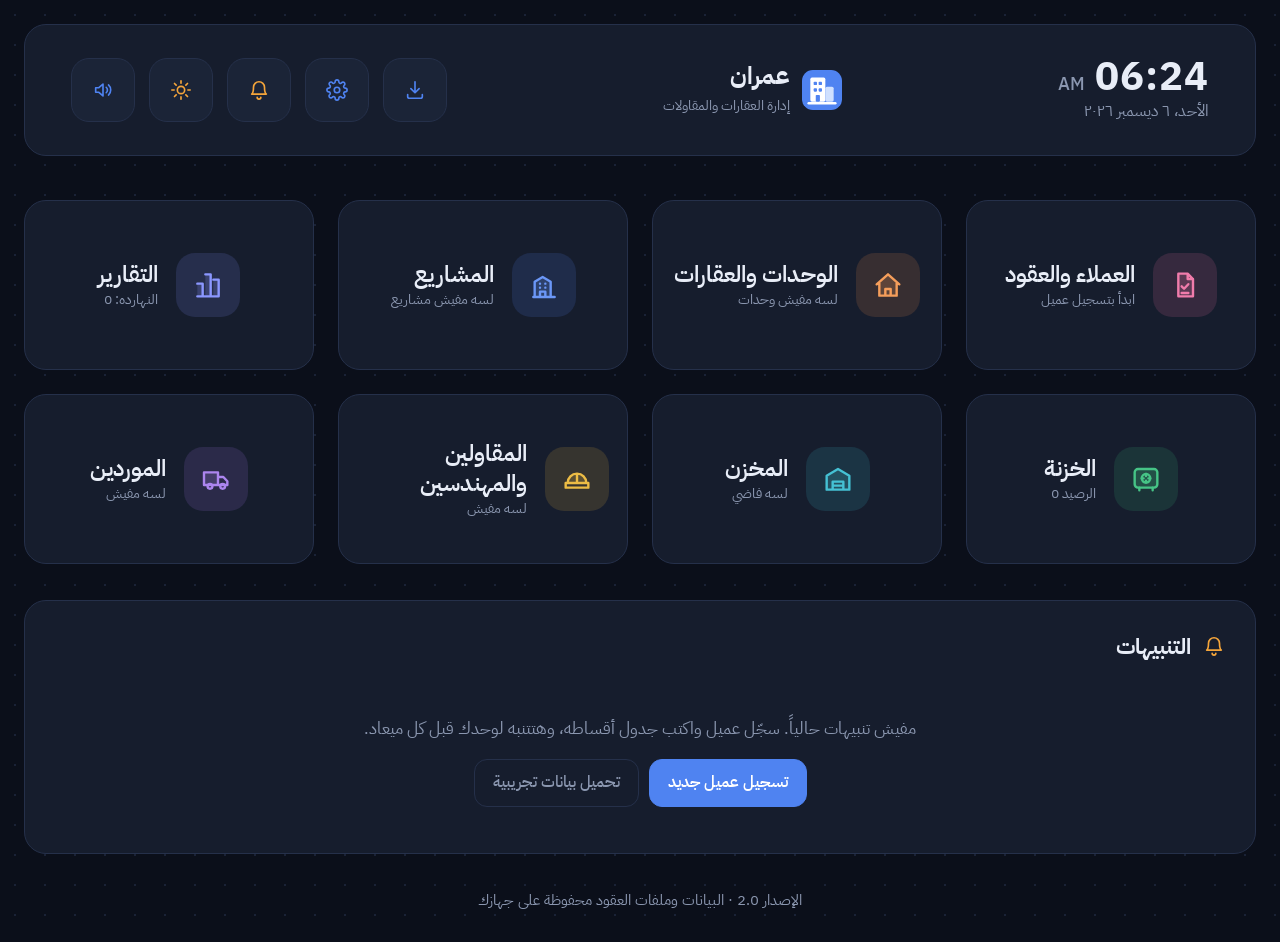
==== index.html @ 87d0403f "عمران - إدارة العقارات والمقاولات (الإصدار 3) Co-Authored-By: Claude Sonnet 5.5 <noreply@anthropic.c" ====
<!doctype html>
<html lang="ar" dir="rtl" data-theme="dark">
<head>
  <meta charset="utf-8">
  <meta name="viewport" content="width=device-width, initial-scale=1">
  <title>عمران - إدارة العقارات والمقاولات</title>
  <meta name="description" content="برنامج لإدارة الاستثمار العقاري والمقاولات: المشاريع، الوحدات، الموردين، العمال، المخزن، الفواتير، الشيكات والتحصيل.">
  <meta name="theme-color" content="#0b0f1a">
  <link rel="icon" href="data:image/svg+xml,%3Csvg xmlns='http://www.w3.org/2000/svg' viewBox='0 0 48 48'%3E%3Crect width='48' height='48' rx='13' fill='%234f83f1'/%3E%3Crect x='14' y='20' width='20' height='18' rx='2' fill='%23fff'/%3E%3Cpath d='M11 17h26' stroke='%23fff' stroke-width='3' stroke-linecap='round'/%3E%3C/svg%3E">
  <link rel="preconnect" href="https://fonts.googleapis.com">
  <link rel="preconnect" href="https://fonts.gstatic.com" crossorigin>
  <link href="https://fonts.googleapis.com/css2?family=IBM+Plex+Sans+Arabic:wght@400;500;600;700&display=swap" rel="stylesheet">
  <link rel="stylesheet" href="css/style.css">
</head>
<body>
  <div id="app" aria-live="polite"></div>
  <noscript><p style="padding:24px">البرنامج يحتاج تفعيل JavaScript ليعمل.</p></noscript>
  <script src="js/icons.js"></script>
  <script src="js/core.js"></script>
  <script src="js/modules.js"></script>
  <script src="js/views.js"></script>
  <script src="js/app.js"></script>
</body>
</html>
---- css/style.css ----
/* عمران - نفس أسلوب اللوحة الداكنة: بطاقات كبيرة، حواف ناعمة، نقاط ألوان للتنبيهات */
:root {
  --bg: #0b0f1a; --card: #161d2d; --card2: #1b2437; --line: #25304a; --tx: #e8edf7; --mut: #8b97b0;
  --blue: #4f83f1; --orange: #f5a53a; --red: #e5534b; --green: #3fb68b; --purple: #a074e8; --gray: #6b7690;
  --banner: #1c2b4d; --banner-line: #3a5596; --dot: #19213400; --dotc: #1a2236;
  --r: 22px; --fs: 17px;
}
:root[data-theme="light"] {
  --bg: #eef2f8; --card: #ffffff; --card2: #f5f7fc; --line: #d8dfee; --tx: #14213d; --mut: #5f6c8a;
  --banner: #e4ecff; --banner-line: #8aa5e6; --dotc: #d3dbeb;
}
* { box-sizing: border-box; }
html { -webkit-text-size-adjust: 100%; }
body {
  margin: 0; min-height: 100vh; background-color: var(--bg); color: var(--tx); font-size: var(--fs); line-height: 1.6;
  font-family: 'IBM Plex Sans Arabic', 'Segoe UI', Tahoma, 'Noto Sans Arabic', Arial, sans-serif;
  background-image: radial-gradient(var(--dotc) 1.2px, transparent 1.3px); background-size: 30px 30px;
}
a { color: inherit; text-decoration: none; }
button, input, select, textarea { font: inherit; color: inherit; }
button { cursor: pointer; }
:focus-visible { outline: 2px solid var(--blue); outline-offset: 2px; }
.wrap { max-width: 1320px; margin: 0 auto; padding: 24px; }
.wrap.inner { padding-top: 8px; }
.panel { background: var(--card); border: 1px solid var(--line); border-radius: var(--r); }
.pad { padding: 20px; margin-bottom: 18px; }
.pad h3, .psec h3 { margin: 0 0 14px; font-size: 18px; }
.mut { color: var(--mut); }
.num { text-align: left; font-variant-numeric: tabular-nums; direction: ltr; }
.g { color: var(--green); } .o { color: var(--orange); } .r { color: var(--red); }

/* ---------- الرأس ---------- */
.hdr { display: flex; align-items: center; gap: 20px; padding: 30px 46px; }
.clock { text-align: right; }
.ct { direction: ltr; display: flex; align-items: baseline; justify-content: flex-end; gap: 10px; }
.ap { color: var(--mut); font-size: 18px; font-weight: 500; }
#tm { font-size: 40px; font-weight: 700; letter-spacing: 1px; line-height: 1.1; }
.cd { color: var(--mut); font-size: 16px; }
.brand { display: flex; align-items: center; gap: 12px; margin-inline: auto; }
.brand strong { display: block; font-size: 24px; line-height: 1.2; }
.brand small { color: var(--mut); font-size: 14px; }
.hbtns { display: flex; gap: 14px; }
.ib { position: relative; width: 64px; height: 64px; border-radius: 18px; border: 1px solid var(--line); background: var(--card2); display: grid; place-items: center; color: var(--blue); }
.ib:hover { border-color: var(--blue); }
.ib.warn { color: var(--orange); } .ib.sun { color: var(--orange); }
.ib .rd { position: absolute; top: 15px; inset-inline-end: 17px; width: 9px; height: 9px; border-radius: 50%; background: var(--red); }
.banner { margin: 22px 0 0; padding: 20px 28px; border-radius: 18px; background: var(--banner); border: 1px dashed var(--banner-line); display: flex; justify-content: space-between; gap: 12px; flex-wrap: wrap; color: #86a8ff; }
:root[data-theme="light"] .banner { color: #24468f; }
.lnkb { background: none; border: 0; color: inherit; font-weight: 600; text-decoration: underline; text-underline-offset: 4px; padding: 0; }

/* ---------- شبكة الوحدات ---------- */
.tiles { display: grid; grid-template-columns: repeat(4, 1fr); gap: 24px; margin: 44px 0 36px; }
.tile { display: flex; align-items: center; justify-content: center; gap: 18px; height: 170px; padding: 0 18px; background: var(--card); border: 1px solid var(--line); border-radius: var(--r); transition: border-color .15s, transform .15s, background .15s; }
.tile:hover { border-color: var(--blue); background: var(--card2); transform: translateY(-2px); }
.tl { display: flex; flex-direction: column; gap: 2px; text-align: right; line-height: 1.3; min-width: 0; }
.tl b { font-size: 23px; font-weight: 600; }
.tl small { font-size: 14px; color: var(--mut); }
.tl small.red { color: var(--red); }
/* أيقونة موحدة: مربع بلون الوحدة وخط واحد بنفس السمك */
.ti { --h: var(--blue); --ht: #4f83f126; flex: none; width: 64px; height: 64px; border-radius: 19px; display: grid; place-items: center; background: var(--ht); color: var(--h); }
.ti svg { width: 32px; height: 32px; fill: none; stroke: currentColor; stroke-width: 1.8; stroke-linecap: round; stroke-linejoin: round; }
.ti svg .f { fill: currentColor; fill-opacity: .2; stroke: none; }
.h-blue { --h: #6b97f7; --ht: #4f83f126; } .h-orange { --h: #f59e5b; --ht: #f08a4b26; } .h-green { --h: #46c486; --ht: #35b57a26; }
.h-pink { --h: #f07cab; --ht: #ec6fa026; } .h-amber { --h: #ecbc45; --ht: #e6b43c26; } .h-purple { --h: #ac85ee; --ht: #a074e826; }
.h-cyan { --h: #45c1d4; --ht: #38b6c926; } .h-indigo { --h: #8b97ff; --ht: #7d8cff26; }
:root[data-theme="light"] .h-blue { --h: #2f5ed0; } :root[data-theme="light"] .h-orange { --h: #c8641f; } :root[data-theme="light"] .h-green { --h: #1f8c58; }
:root[data-theme="light"] .h-pink { --h: #c63b78; } :root[data-theme="light"] .h-amber { --h: #a87d0c; } :root[data-theme="light"] .h-purple { --h: #7c4fd0; }
:root[data-theme="light"] .h-cyan { --h: #17808f; } :root[data-theme="light"] .h-indigo { --h: #4c58d6; }

/* ---------- التنبيهات ---------- */
.alerts { padding: 28px 30px 30px; }
.ahead { display: flex; align-items: center; gap: 12px; margin-bottom: 18px; }
.ahead h2 { margin: 0; font-size: 22px; }
.ahead .ab { color: var(--orange); display: flex; order: -1; }
.count { background: var(--red); color: #fff; min-width: 36px; height: 36px; border-radius: 50%; display: grid; place-items: center; font-weight: 700; font-size: 16px; }
.alist { display: grid; gap: 10px; }
.arow { display: flex; align-items: center; gap: 14px; padding: 18px 22px; background: var(--card2); border: 1px solid var(--line); border-radius: 16px; font-size: 18px; }
.arow:hover { border-color: var(--blue); }
.more { display: inline-block; margin-top: 14px; color: var(--blue); font-weight: 600; }
.dot { flex: none; width: 14px; height: 14px; border-radius: 50%; background: var(--gray); margin-top: 8px; }
.arow .dot { margin: 0; }
.dot.orange { background: var(--orange); } .dot.blue { background: var(--blue); } .dot.red { background: var(--red); } .dot.green { background: var(--green); }
.foot { text-align: center; color: var(--mut); font-size: 15px; padding: 34px 0 6px; }

/* ---------- الصفحات الداخلية ---------- */
.topbar { max-width: 1320px; margin: 0 auto; padding: 22px 24px 12px; display: flex; align-items: center; gap: 14px; }
.topbar h1 { margin: 0; font-size: 26px; flex: 1; }
.back { width: 48px; height: 48px; border-radius: 14px; border: 1px solid var(--line); background: var(--card); display: grid; place-items: center; }
.back:hover { border-color: var(--blue); }
.tacts { display: flex; gap: 10px; flex-wrap: wrap; justify-content: flex-end; }
.btn { display: inline-flex; align-items: center; gap: 8px; padding: 10px 18px; border-radius: 13px; border: 1px solid var(--line); background: var(--card); font-weight: 500; font-size: 16px; min-height: 44px; }
.btn:hover { border-color: var(--blue); }
.btn.primary { background: var(--blue); border-color: var(--blue); color: #fff; font-weight: 600; }
.btn.primary:hover { filter: brightness(1.08); }
.btn.danger { background: var(--red); border-color: var(--red); color: #fff; }
.btn svg { width: 20px; height: 20px; }

.chips { display: grid; grid-template-columns: repeat(auto-fit, minmax(190px, 1fr)); gap: 12px; margin-bottom: 16px; }
.chip { background: var(--card); border: 1px solid var(--line); border-radius: 16px; padding: 14px 18px; }
.chip small { display: block; color: var(--mut); font-size: 14px; }
.chip b { font-size: 22px; font-variant-numeric: tabular-nums; }
.chip i, .amt i, .kpi i { font-style: normal; font-size: 13px; font-weight: 400; color: var(--mut); }
.chip.red b, .amt.red b, .kpi.red b { color: var(--red); } .chip.green b, .amt.green b { color: var(--green); }
.chip.orange b, .amt.orange b, .kpi.orange b { color: var(--orange); } .chip.blue b, .amt.blue b, .kpi.blue b { color: var(--blue); }

.tools { display: flex; gap: 10px; flex-wrap: wrap; margin-bottom: 16px; }
.search { flex: 1; min-width: 220px; display: flex; align-items: center; gap: 10px; background: var(--card); border: 1px solid var(--line); border-radius: 14px; padding: 0 14px; color: var(--mut); }
.search input { flex: 1; background: none; border: 0; outline: 0; padding: 11px 0; color: var(--tx); min-width: 0; }
.search:focus-within { border-color: var(--blue); }
.tools select, .fld select { background: var(--card); border: 1px solid var(--line); border-radius: 14px; padding: 10px 12px; min-height: 46px; }

.list { display: grid; gap: 12px; }
.item { display: flex; gap: 14px; align-items: flex-start; background: var(--card); border: 1px solid var(--line); border-radius: 18px; padding: 16px 20px; cursor: pointer; transition: border-color .15s; }
.item:hover { border-color: var(--blue); }
.ibody { flex: 1; min-width: 0; }
.ibody h3 { margin: 0; font-size: 19px; }
.meta { display: flex; flex-wrap: wrap; gap: 4px 16px; color: var(--mut); font-size: 15px; margin-top: 2px; }
.bar { position: relative; height: 8px; background: var(--card2); border-radius: 8px; margin: 10px 0 2px; max-width: 420px; }
.bar i { position: absolute; inset: 0 0 0 auto; background: var(--blue); border-radius: 8px; }
.bar em { position: absolute; inset-inline-start: calc(100% + 8px); top: -8px; font-size: 13px; font-style: normal; color: var(--mut); }
.acts { display: flex; flex-wrap: wrap; gap: 4px 16px; margin-top: 10px; }
.lnk { background: none; border: 0; padding: 2px 0; color: var(--blue); font-size: 15px; font-weight: 500; }
.lnk:hover { text-decoration: underline; text-underline-offset: 4px; }
.lnk.del { color: var(--red); }
.iamts { display: flex; flex-direction: column; align-items: flex-start; gap: 8px; min-width: 150px; text-align: left; }
.amt small { display: block; color: var(--mut); font-size: 13px; line-height: 1.2; }
.amt b { font-size: 19px; font-variant-numeric: tabular-nums; }
.badge { padding: 2px 12px; border-radius: 99px; font-size: 14px; font-weight: 600; border: 1px solid transparent; }
.badge.green { background: #3fb68b22; color: var(--green); } .badge.blue { background: #4f83f122; color: #7fa4f8; }
.badge.orange { background: #f5a53a22; color: var(--orange); } .badge.red { background: #e5534b22; color: #f0726b; } .badge.gray { background: #6b769022; color: var(--mut); }
:root[data-theme="light"] .badge.blue { color: #2f5ed0; } :root[data-theme="light"] .badge.red { color: #c4352d; }

.empty { text-align: center; padding: 48px 20px; color: var(--mut); }
.empty.small { padding: 16px; }
.empty .ti { margin: 0 auto 10px; }
.row-actions { display: flex; gap: 10px; flex-wrap: wrap; justify-content: center; margin-top: 12px; }
.pad .row-actions { justify-content: flex-start; }

/* ---------- النماذج والنوافذ ---------- */
.ov { position: fixed; inset: 0; background: #050810cc; display: grid; place-items: center; padding: 16px; z-index: 50; overflow-y: auto; }
.md { width: min(560px, 100%); max-height: calc(100vh - 32px); display: flex; flex-direction: column; background: var(--card); border: 1px solid var(--line); border-radius: 22px; box-shadow: 0 30px 80px #0008; }
.md.wide { width: min(780px, 100%); }
.md header { display: flex; align-items: center; justify-content: space-between; padding: 18px 22px 8px; }
.md h2 { margin: 0; font-size: 21px; }
.x { background: none; border: 0; color: var(--mut); padding: 6px; border-radius: 10px; }
.mb { padding: 10px 22px 8px; overflow-y: auto; }
.md footer { display: flex; gap: 10px; justify-content: flex-start; padding: 14px 22px 20px; }
.cm { margin: 6px 0 4px; font-size: 18px; }
.fgrid { display: grid; grid-template-columns: 1fr 1fr; gap: 14px; }
.fgrid.cols3 { grid-template-columns: repeat(3, 1fr); }
.fld { display: flex; flex-direction: column; gap: 6px; min-width: 0; }
.fld.full { grid-column: 1 / -1; } .fld.span2 { grid-column: span 2; }
.fld > span { font-size: 15px; color: var(--mut); } .fld em { color: var(--red); font-style: normal; }
.fld input, .fld select, .fld textarea, .payadd input, .lines input { width: 100%; background: var(--card2); border: 1px solid var(--line); border-radius: 12px; padding: 10px 12px; min-height: 46px; color: var(--tx); }
.fld textarea { resize: vertical; }
input:focus, select:focus, textarea:focus { border-color: var(--blue); outline: 0; }
input[inputmode="decimal"] { direction: ltr; text-align: right; }
.psec { margin-top: 20px; padding-top: 14px; border-top: 1px solid var(--line); }
.pays { display: grid; gap: 6px; margin-bottom: 10px; }
.pay { display: grid; grid-template-columns: 110px 130px 1fr 40px; gap: 8px; align-items: center; background: var(--card2); border-radius: 12px; padding: 6px 12px; }
.pay b { font-variant-numeric: tabular-nums; }
.payadd { display: grid; grid-template-columns: 150px 130px 1fr auto; gap: 8px; }
.ic { background: none; border: 0; color: var(--mut); padding: 6px; border-radius: 10px; display: grid; place-items: center; }
.ic:hover { color: var(--red); }
.toast { position: fixed; bottom: 26px; inset-inline: 0; margin: 0 auto; width: fit-content; max-width: 90vw; background: var(--green); color: #04201a; padding: 12px 22px; border-radius: 14px; font-weight: 600; z-index: 80; box-shadow: 0 10px 30px #0006; transition: opacity .3s; }
.toast.warn { background: var(--orange); color: #2b1a02; } .toast.out { opacity: 0; }

/* ---------- جداول وفاتورة ---------- */
.tblw { overflow-x: auto; }
.tbl { width: 100%; border-collapse: collapse; }
.tbl th { text-align: right; color: var(--mut); font-weight: 500; font-size: 14px; padding: 8px 10px; border-bottom: 1px solid var(--line); white-space: nowrap; }
.tbl td { padding: 10px; border-bottom: 1px solid var(--line); }
.tbl td.num, .tbl th.num { text-align: left; }
.lines td { padding: 6px 4px; border: 0; } .lines input.s { min-width: 84px; } .lines td:first-child input { min-width: 180px; }
.lines .lt { min-width: 110px; padding-inline: 10px; }
.two { display: grid; grid-template-columns: 1fr 1fr; gap: 24px; align-items: start; }
.totals { display: grid; gap: 8px; align-self: stretch; }
.totals div { display: flex; justify-content: space-between; padding: 10px 14px; background: var(--card2); border-radius: 12px; }
.totals .due { background: var(--blue); color: #fff; font-size: 19px; }
.savebar { position: sticky; bottom: 0; display: flex; align-items: center; gap: 10px; background: var(--card); border: 1px solid var(--line); border-radius: 18px; padding: 12px 16px; margin-top: 8px; }
.sp { flex: 1; } .chk { display: flex; gap: 8px; align-items: center; } .chk input { width: 20px; height: 20px; accent-color: var(--blue); }

/* ---------- لوحات وتقارير ---------- */
.kpis { display: grid; grid-template-columns: repeat(auto-fit, minmax(230px, 1fr)); gap: 14px; margin-bottom: 18px; }
.kpi { background: var(--card); border: 1px solid var(--line); border-radius: 18px; padding: 18px 20px; }
.kpi small { color: var(--mut); display: block; } .kpi b { font-size: 26px; font-variant-numeric: tabular-nums; }
.charts { display: grid; grid-template-columns: 1fr 1fr; gap: 18px; } .charts .span2 { grid-column: 1 / -1; } .charts .pad { margin: 0; } .charts + .pad, .chips + .charts { margin-top: 18px; }
.chart { width: 100%; height: auto; max-height: 260px; } .legend { display: flex; gap: 18px; color: var(--mut); font-size: 14px; margin-top: 6px; } .legend i, .donut li i { display: inline-block; width: 10px; height: 10px; border-radius: 3px; margin-inline-end: 6px; }
.hb { display: grid; gap: 10px; } .hr { display: grid; grid-template-columns: 120px 1fr 90px; gap: 10px; align-items: center; font-size: 15px; }
.hl { overflow: hidden; text-overflow: ellipsis; white-space: nowrap; } .hr b { text-align: left; font-variant-numeric: tabular-nums; }
.ht { height: 10px; background: var(--card2); border-radius: 8px; overflow: hidden; display: block; } .ht i { display: block; height: 100%; border-radius: 8px; margin-inline-start: 0; }
.pb { margin-bottom: 14px; } .pbh { display: flex; justify-content: space-between; gap: 10px; font-size: 15px; margin-bottom: 6px; flex-wrap: wrap; }
.donut { display: flex; align-items: center; gap: 22px; flex-wrap: wrap; } .donut svg { width: 150px; height: 150px; transform: rotate(0deg); } .donut ul { list-style: none; margin: 0; padding: 0; display: grid; gap: 6px; }
.tabs { display: flex; gap: 8px; flex-wrap: wrap; margin-bottom: 16px; }
.tabs button { background: var(--card); border: 1px solid var(--line); border-radius: 99px; padding: 8px 18px; }
.tabs button.on { background: var(--blue); border-color: var(--blue); color: #fff; font-weight: 600; }
.calc { display: grid; grid-template-columns: 1.3fr 1fr; gap: 18px; align-items: start; } .calc .pad { margin: 0; }
.rr { display: flex; justify-content: space-between; gap: 12px; padding: 12px 4px; border-bottom: 1px solid var(--line); } .rr:last-child { border: 0; }
.rr b { font-variant-numeric: tabular-nums; } .rr.good b { color: var(--green); } .rr.bad b { color: var(--red); }
small.mut { font-size: 13px; }

/* ---------- العقد وجدول الأقساط والملفات ---------- */
.gen { display: grid; grid-template-columns: repeat(4, 1fr) auto; gap: 12px; align-items: end; }
.gen .btn { min-height: 46px; justify-content: center; }
.hint { margin: 10px 0 14px; font-size: 14px; }
.insts td { padding: 6px 4px; border: 0; vertical-align: middle; }
.insts input { width: 100%; background: var(--card2); border: 1px solid var(--line); border-radius: 12px; padding: 8px 10px; min-height: 42px; color: var(--tx); min-width: 110px; }
.insts td:first-child input { min-width: 130px; }
.insts .ra { white-space: nowrap; text-align: left; } .insts .ra .lnk { margin-inline-end: 10px; }
.sumline { display: flex; flex-wrap: wrap; gap: 8px 24px; padding: 14px 4px 12px; color: var(--mut); }
.sumline b { color: var(--tx); font-variant-numeric: tabular-nums; } .sumline b.g { color: var(--green); } .sumline b.o { color: var(--orange); }
.warnt { color: var(--orange); font-weight: 600; }
.files { display: grid; gap: 8px; margin-bottom: 12px; }
.file { display: flex; align-items: center; gap: 12px; background: var(--card2); border: 1px solid var(--line); border-radius: 12px; padding: 8px 14px; }
.file .fi { color: var(--red); display: flex; } .file .fn { flex: 1; min-width: 0; overflow: hidden; text-overflow: ellipsis; white-space: nowrap; }
.upl { cursor: pointer; }
.viewer iframe { width: 100%; height: 68vh; border: 1px solid var(--line); border-radius: 12px; background: #fff; }
.viewer img { max-width: 100%; max-height: 70vh; display: block; margin: 0 auto; border-radius: 12px; }
.lk { color: var(--blue); font-weight: 500; } .lk:hover { text-decoration: underline; text-underline-offset: 4px; }

/* ---------- الشاشات الصغيرة ---------- */
@media (max-width: 1100px) { .tiles { grid-template-columns: repeat(3, 1fr); gap: 18px; } .tile { height: 140px; } .tl b { font-size: 20px; } .hdr { padding: 24px 28px; } }
@media (max-width: 820px) {
  .wrap { padding: 14px; } .topbar { padding: 14px 14px 8px; } .topbar h1 { font-size: 21px; }
  .tiles { grid-template-columns: repeat(2, 1fr); gap: 12px; margin: 24px 0; }
  .tile { height: 130px; flex-direction: column; gap: 10px; padding: 0 8px; } .tl { text-align: center; align-items: center; } .tl b { font-size: 16px; } .tl small { font-size: 13px; } .ti { width: 52px; height: 52px; border-radius: 16px; } .ti svg { width: 28px; height: 28px; }
  .hdr { flex-wrap: wrap; padding: 18px; gap: 14px; } .brand { margin: 0; order: 3; width: 100%; } .hbtns { gap: 8px; margin-inline-start: auto; } .ib { width: 48px; height: 48px; border-radius: 14px; } .ib .rd { top: 11px; inset-inline-end: 12px; }
  #tm { font-size: 32px; } .alerts { padding: 18px; } .arow { padding: 14px; font-size: 16px; }
  .item { flex-direction: column; } .iamts { flex-direction: row; flex-wrap: wrap; align-items: flex-end; gap: 6px 18px; text-align: right; width: 100%; } .dot { display: none; } .arow .dot { display: block; }
  .fgrid, .fgrid.cols3, .two, .charts, .calc, .gen { grid-template-columns: 1fr; } .fld.span2 { grid-column: auto; } .charts .span2 { grid-column: auto; }
  .pay { grid-template-columns: 1fr 1fr 40px; } .pay .mut { display: none; } .payadd { grid-template-columns: 1fr 1fr; } .payadd .btn { grid-column: 1 / -1; justify-content: center; } .payadd input[data-pn] { grid-column: 1 / -1; }
  .hr { grid-template-columns: 90px 1fr 70px; } .md footer { flex-direction: column-reverse; } .md footer .btn { justify-content: center; }
}
@media (prefers-reduced-motion: reduce) { * { transition: none !important; } .tile:hover { transform: none; } }
@media print {
  body { background: #fff; color: #000; --card: #fff; --card2: #fff; --line: #bbb; --tx: #000; --mut: #444; }
  .noprint, .toast, .ov { display: none !important; } .panel, .kpi, .chip { break-inside: avoid; }
}

/* صفحات التفاصيل */
.info { display: grid; grid-template-columns: repeat(auto-fit, minmax(190px, 1fr)); gap: 14px 18px; }
.info small { display: block; color: var(--mut); font-size: 13px; margin-bottom: 2px; }
.info b { font-weight: 600; word-break: break-word; }
.dacts { justify-content: flex-start; margin: 4px 0 18px; flex-wrap: wrap; }
.dbadge { margin-bottom: 10px; }
.links { display: flex; flex-wrap: wrap; gap: 8px 18px; }
.pre { white-space: pre-wrap; margin: 0; }
.tbl td.g, .tbl td .g { color: var(--green); } .tbl td.o { color: var(--orange); }
.tbl td.ra { text-align: left; white-space: nowrap; }
.item { cursor: pointer; } .item:focus-visible { outline: 2px solid var(--blue); outline-offset: 2px; }
.lnk.del { color: var(--red); }
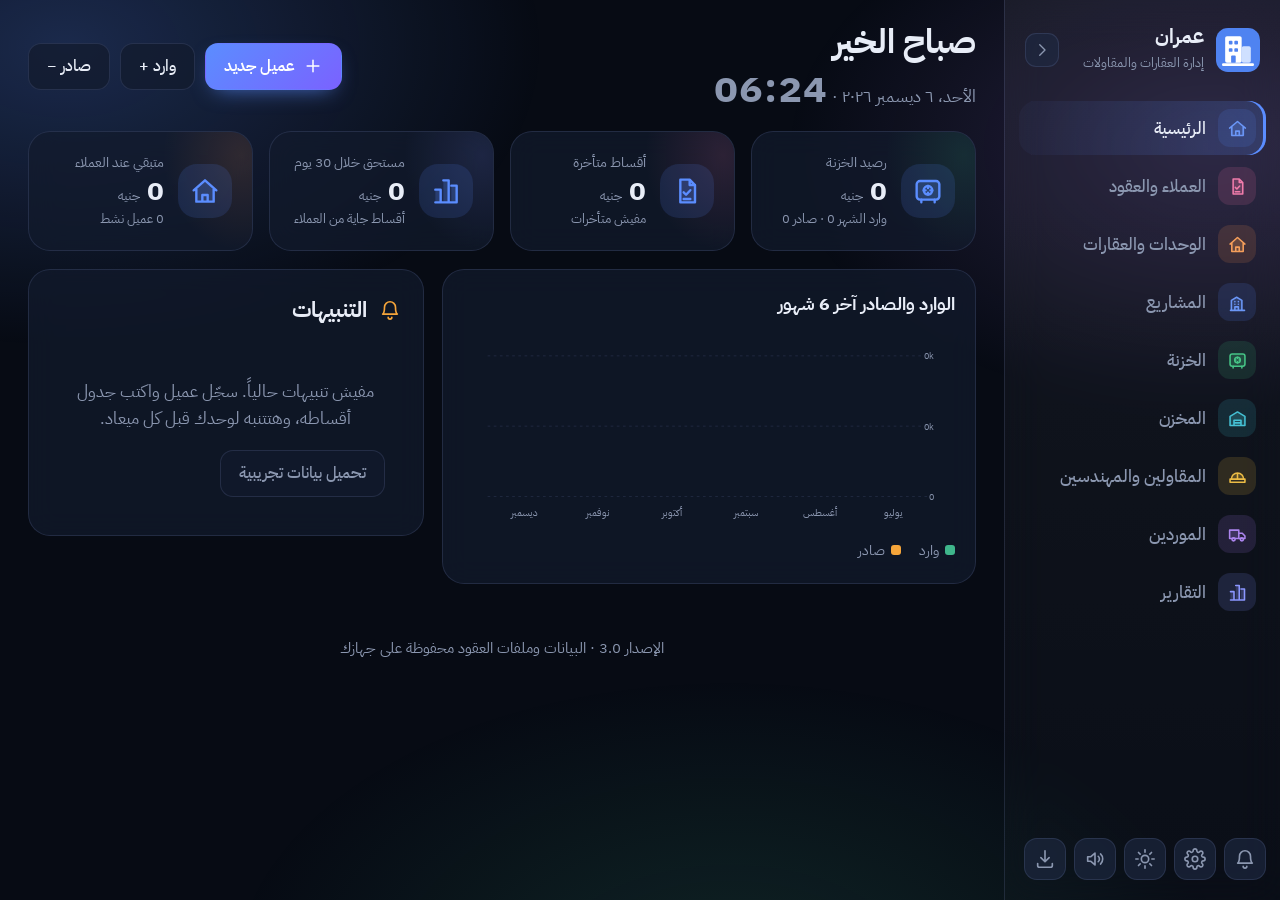
==== commit 3b663b07: "واجهة عصرية: قائمة جانبية، لوحة تحكم، وحركة Co-Authored-By: Claude Sonnet 5.5 <noreply@anthropic.com" ====
--- a/index.html
+++ b/index.html
@@ -13,7 +13,7 @@
   <link rel="stylesheet" href="css/style.css">
 </head>
 <body>
-  <div id="app" aria-live="polite"></div>
+  <div id="shell"><aside id="side" class="noprint"></aside><div id="stage"><div id="app" aria-live="polite"></div></div></div>
   <noscript><p style="padding:24px">البرنامج يحتاج تفعيل JavaScript ليعمل.</p></noscript>
   <script src="js/icons.js"></script>
   <script src="js/core.js"></script>
--- a/css/style.css
+++ b/css/style.css
@@ -249,3 +249,123 @@
 .tbl td.ra { text-align: left; white-space: nowrap; }
 .item { cursor: pointer; } .item:focus-visible { outline: 2px solid var(--blue); outline-offset: 2px; }
 .lnk.del { color: var(--red); }
+
+/* إيصال الاستلام النقدية: ورقة بيضاء دايماً (شاشة وطباعة) */
+.rcpt { max-width: 720px; margin: 0 auto 14px; background: #fff; color: #1a1a1a; border: 2px solid #1a1a1a; outline: 1px solid #1a1a1a; outline-offset: 4px; border-radius: 4px; padding: 26px 30px; print-color-adjust: exact; -webkit-print-color-adjust: exact; }
+.rcpt header { display: flex; justify-content: space-between; align-items: flex-start; border-bottom: 2px solid #1a1a1a; padding-bottom: 12px; }
+.rcpt header strong { display: block; font-size: 22px; } .rcpt header small { color: #555; }
+.rcpt .rno { text-align: center; font-size: 13px; color: #555; } .rcpt .rno b { display: block; font-size: 22px; color: #1a1a1a; border: 1.5px solid #1a1a1a; padding: 2px 14px; margin-top: 2px; font-variant-numeric: tabular-nums; }
+.rcpt h2 { text-align: center; font-size: 20px; margin: 16px 0 10px; }
+.rcpt .rr2 { display: flex; gap: 12px; padding: 8px 0; border-bottom: 1px dotted #888; align-items: baseline; }
+.rcpt .rr2 span { color: #555; min-width: 170px; font-size: 14px; } .rcpt .rr2 b { font-weight: 600; flex: 1; }
+.rcpt .amtbox { display: flex; align-items: baseline; justify-content: center; gap: 10px; margin: 14px auto; padding: 10px 26px; border: 2px solid #1a1a1a; width: fit-content; background: #f2f2f2; }
+.rcpt .amtbox b { font-size: 32px; font-variant-numeric: tabular-nums; } .rcpt .amtbox span { font-size: 16px; }
+.rcpt .rsum { display: flex; flex-wrap: wrap; gap: 8px 24px; margin: 14px 0 6px; padding: 10px 12px; background: #f2f2f2; font-size: 14px; color: #444; } .rcpt .rsum b { color: #1a1a1a; margin-inline-start: 4px; font-variant-numeric: tabular-nums; }
+.rcpt footer { display: flex; gap: 24px; margin-top: 26px; align-items: flex-end; }
+.rcpt footer > div { flex: 1; text-align: center; } .rcpt footer small { color: #555; display: block; } .rcpt footer i { display: block; border-bottom: 1.5px solid #1a1a1a; height: 44px; }
+.rcpt .stamp { border: 1.5px dashed #888; height: 74px; display: flex; align-items: center; justify-content: center; flex: 0 0 110px; }
+.rhint { text-align: center; }
+@media (max-width: 600px) { .rcpt { padding: 18px 14px; } .rcpt .rr2 { flex-direction: column; gap: 2px; } .rcpt .rr2 span { min-width: 0; } .rcpt footer { flex-wrap: wrap; } }
+@media print { .rcpt { border-radius: 0; margin: 0 auto; max-width: none; } @page { margin: 12mm; } }
+.dur { display: flex; gap: 6px; } .dur input { flex: 1; min-width: 0; } .dur select { flex: 0 0 90px; }
+
+/* ================= الإصدار 3: واجهة عصرية بقائمة جانبية وحركة ================= */
+:root { --bg: #070b14; --card: rgba(19, 27, 45, .72); --card2: rgba(32, 43, 68, .62); --line: rgba(130, 150, 205, .17); --solid: #111a2d; --blue: #5b8dff; --ease: cubic-bezier(.2, .75, .2, 1); }
+:root[data-theme="light"] { --bg: #eaf0fb; --card: rgba(255, 255, 255, .8); --card2: rgba(245, 248, 255, .9); --line: rgba(80, 100, 160, .2); --solid: #ffffff; --blue: #3a66e0; }
+body { background-image: none; overflow-x: hidden; }
+body::before { content: ""; position: fixed; inset: -20%; z-index: -1; pointer-events: none; animation: drift 30s ease-in-out infinite alternate;
+  background: radial-gradient(38% 34% at 18% 18%, rgba(91, 141, 255, .24), transparent 70%), radial-gradient(34% 30% at 82% 26%, rgba(160, 116, 232, .2), transparent 70%), radial-gradient(40% 34% at 55% 92%, rgba(63, 182, 139, .15), transparent 70%); }
+:root[data-theme="light"] body::before { opacity: .55; }
+@keyframes drift { to { transform: translate3d(-4%, 3%, 0) scale(1.1); } }
+.panel, .item, .chip, .search, .tile, .k2, .pcard { backdrop-filter: blur(14px); -webkit-backdrop-filter: blur(14px); }
+.md { background: var(--solid); }
+.btn.primary { background: linear-gradient(135deg, #5b8dff, #7a62ff); border-color: transparent; box-shadow: 0 8px 22px -10px rgba(91, 141, 255, .8); }
+
+#shell { display: grid; grid-template-columns: 276px minmax(0, 1fr); min-height: 100vh; transition: grid-template-columns .38s var(--ease); }
+#shell.slim { grid-template-columns: 88px minmax(0, 1fr); }
+#stage { min-width: 0; }
+#side { position: sticky; top: 0; height: 100vh; display: flex; flex-direction: column; gap: 18px; padding: 20px 14px; overflow: hidden auto; border-inline-end: 1px solid var(--line); background: linear-gradient(180deg, rgba(255, 255, 255, .05), rgba(255, 255, 255, .015)); backdrop-filter: blur(20px); -webkit-backdrop-filter: blur(20px); }
+.sb-brand { display: flex; align-items: center; gap: 12px; padding: 4px 6px 8px; }
+.sb-brand > svg { width: 44px; height: 44px; flex: none; }
+.sb-brand strong { display: block; font-size: 20px; line-height: 1.2; } .sb-brand small { color: var(--mut); font-size: 13px; }
+.sb-brand div { min-width: 0; flex: 1; }
+.sb-tg { flex: none; width: 34px; height: 34px; border-radius: 11px; border: 1px solid var(--line); background: var(--card2); display: grid; place-items: center; color: var(--mut); transition: transform .35s var(--ease); }
+.sb-tg svg { width: 18px; height: 18px; } .slim .sb-tg { transform: rotate(180deg); }
+.sbn { position: relative; display: flex; flex-direction: column; gap: 4px; }
+.mark { position: absolute; inset-inline: 0; top: 0; height: 54px; border-radius: 17px; background: linear-gradient(270deg, rgba(91, 141, 255, .2), rgba(91, 141, 255, .04)); box-shadow: inset -3px 0 0 var(--blue); transition: transform .42s var(--ease), height .3s, opacity .2s; pointer-events: none; }
+.nv { position: relative; z-index: 1; display: flex; align-items: center; gap: 12px; padding: 8px 10px; border-radius: 17px; color: var(--mut); font-weight: 500; transition: color .2s; }
+.nv:hover, .nv.on { color: var(--tx); }
+.nv .ti { width: 38px; height: 38px; border-radius: 12px; transition: transform .3s var(--ease); } .nv .ti svg { width: 21px; height: 21px; }
+.nv:hover .ti { transform: scale(1.1) rotate(-5deg); } .nv.on .ti svg { animation: bob 3.2s ease-in-out infinite; }
+@keyframes bob { 50% { transform: translateY(-2px); } }
+.nl { flex: 1; white-space: nowrap; overflow: hidden; text-overflow: ellipsis; }
+.nb { min-width: 22px; height: 22px; padding: 0 6px; border-radius: 11px; font-size: 12px; font-weight: 700; display: grid; place-items: center; color: #fff; background: var(--gray); } .nb.red { background: var(--red); } .nb.orange { background: var(--orange); color: #1a1205; } .nb[hidden] { display: none; }
+.slim .nl, .slim .sb-brand div { display: none; } .slim .sb-brand { flex-direction: column; } .slim .nv { justify-content: center; } .slim .nb { position: absolute; top: 2px; inset-inline-start: 4px; }
+.sb-foot { margin-top: auto; display: flex; flex-wrap: wrap; gap: 8px; } .slim .sb-foot { flex-direction: column; align-items: center; }
+.sbi { position: relative; width: 42px; height: 42px; border-radius: 13px; border: 1px solid var(--line); background: var(--card2); display: grid; place-items: center; color: var(--mut); transition: color .2s, border-color .2s, transform .2s; }
+.sbi:hover, .sbi.on { color: var(--tx); border-color: var(--blue); transform: translateY(-2px); }
+.nb2 { position: absolute; top: -5px; inset-inline-end: -5px; min-width: 18px; height: 18px; padding: 0 5px; border-radius: 9px; background: var(--red); color: #fff; font-size: 11px; font-style: normal; font-weight: 700; display: grid; place-items: center; } .nb2[hidden] { display: none; }
+.bellr.has { color: var(--orange); } .bellr.has svg { transform-origin: 50% 0; animation: ring 3s ease-in-out infinite; }
+@keyframes ring { 0%, 70%, 100% { transform: rotate(0); } 74% { transform: rotate(14deg); } 80% { transform: rotate(-12deg); } 86% { transform: rotate(8deg); } 92% { transform: rotate(-4deg); } }
+
+.topbar { position: sticky; top: 0; z-index: 20; max-width: none; margin: 0; padding: 16px 28px 12px; background: color-mix(in srgb, var(--bg) 72%, transparent); backdrop-filter: blur(16px); -webkit-backdrop-filter: blur(16px); border-bottom: 1px solid transparent; }
+.wrap { max-width: 1280px; padding: 22px 28px; }
+.item, .panel, .chip, .btn { transition: border-color .2s, transform .25s var(--ease), box-shadow .25s, background .2s; }
+.item:hover { transform: translateY(-2px); box-shadow: 0 14px 30px -18px rgba(0, 0, 0, .8); }
+.btn:hover { transform: translateY(-1px); }
+
+/* لوحة التحكم */
+.hello { display: flex; justify-content: space-between; align-items: center; gap: 16px; flex-wrap: wrap; margin-bottom: 20px; }
+.hello h2 { margin: 0; font-size: 34px; line-height: 1.2; } .hello p { margin: 4px 0 0; }
+.hq { display: flex; gap: 10px; flex-wrap: wrap; }
+.kpis { display: grid; grid-template-columns: repeat(4, minmax(0, 1fr)); gap: 16px; margin-bottom: 18px; }
+.k2 { position: relative; overflow: hidden; display: flex; gap: 14px; align-items: center; padding: 20px; border-radius: var(--r); background: var(--card); border: 1px solid var(--line); transition: transform .3s var(--ease), border-color .2s; }
+.k2::after { content: ""; position: absolute; inset-inline-start: -30%; top: -60%; width: 70%; height: 160%; background: radial-gradient(closest-side, var(--ht), transparent); opacity: .9; pointer-events: none; }
+.k2:hover { transform: translateY(-3px); border-color: var(--h); }
+.k2 > div { position: relative; z-index: 1; min-width: 0; }
+.k2 small { display: block; color: var(--mut); font-size: 14px; } .k2 b { font-size: 28px; font-variant-numeric: tabular-nums; line-height: 1.25; } .k2 i { font-style: normal; font-size: 13px; color: var(--mut); font-weight: 400; }
+.k2 em { display: block; font-style: normal; font-size: 13px; color: var(--mut); } .k2.red b { color: var(--red); }
+.k2 .ti { position: relative; z-index: 1; width: 54px; height: 54px; }
+.dash { display: grid; grid-template-columns: minmax(0, 1.35fr) minmax(0, 1fr); gap: 18px; margin-bottom: 18px; } .dash .pad { margin: 0; } .dal.alerts { padding: 22px; } .dal .arow { font-size: 16px; padding: 14px 16px; }
+.pgrid { display: grid; grid-template-columns: repeat(auto-fit, minmax(240px, 1fr)); gap: 14px; }
+.pcard { display: block; padding: 16px 18px 14px; border-radius: 18px; background: var(--card2); border: 1px solid var(--line); transition: transform .25s var(--ease), border-color .2s; } .pcard:hover { transform: translateY(-3px); border-color: var(--blue); }
+.pcard b { display: block; font-size: 17px; } .pcard .bar { margin-top: 16px; max-width: none; margin-inline-end: 40px; }
+
+/* الحركة */
+#app.enter .topbar { animation: dropIn .5s var(--ease) both; }
+#app.enter .wrap > *, #app.enter .wrap.inner > * { animation: rise .55s var(--ease) both; }
+#app.enter .wrap > :nth-child(2) { animation-delay: .05s; } #app.enter .wrap > :nth-child(3) { animation-delay: .1s; } #app.enter .wrap > :nth-child(4) { animation-delay: .15s; } #app.enter .wrap > :nth-child(5) { animation-delay: .2s; } #app.enter .wrap > :nth-child(n+6) { animation-delay: .25s; }
+#app .kpis > * { animation: rise .6s var(--ease) both; } #app .kpis > :nth-child(2) { animation-delay: .07s; } #app .kpis > :nth-child(3) { animation-delay: .14s; } #app .kpis > :nth-child(4) { animation-delay: .21s; }
+.list > .item, .alist > *, .pgrid > *, .chips > * { animation: rise .45s var(--ease) both; }
+.list > .item:nth-child(2), .alist > :nth-child(2), .pgrid > :nth-child(2), .chips > :nth-child(2) { animation-delay: .05s; } .list > .item:nth-child(3), .alist > :nth-child(3), .pgrid > :nth-child(3), .chips > :nth-child(3) { animation-delay: .1s; }
+.list > .item:nth-child(4), .alist > :nth-child(4), .chips > :nth-child(4) { animation-delay: .15s; } .list > .item:nth-child(n+5), .alist > :nth-child(n+5) { animation-delay: .2s; }
+@keyframes rise { from { opacity: 0; transform: translateY(14px); } }
+@keyframes dropIn { from { opacity: 0; transform: translateY(-10px); } }
+.chart rect { transform-box: fill-box; transform-origin: 50% 100%; animation: grow .8s var(--ease) both; animation-delay: calc(var(--d, 0) * 70ms + .15s); }
+@keyframes grow { from { transform: scaleY(0); } }
+.bar i { transform-origin: 100% 50%; animation: fillx 1s var(--ease) .15s both; background: linear-gradient(270deg, #5b8dff, #8d6bff); }
+@keyframes fillx { from { transform: scaleX(0); } }
+.dot.red { animation: pulse 2s ease-out infinite; } @keyframes pulse { 0% { box-shadow: 0 0 0 0 rgba(229, 83, 75, .55); } 80%, 100% { box-shadow: 0 0 0 9px rgba(229, 83, 75, 0); } }
+.ov { animation: fadeIn .2s both; } .md { animation: pop .32s var(--ease) both; }
+@keyframes fadeIn { from { opacity: 0; } } @keyframes pop { from { opacity: 0; transform: translateY(18px) scale(.97); } }
+.ti svg { transition: transform .3s var(--ease); } .item:hover .ti svg, .tile:hover .ti svg, .k2:hover .ti svg { transform: scale(1.12) rotate(-4deg); }
+.empty .ti { animation: bob 3.4s ease-in-out infinite; }
+@media (prefers-reduced-motion: reduce) { *, *::before, *::after { animation: none !important; transition: none !important; } }
+
+@media (max-width: 1100px) { .kpis { grid-template-columns: repeat(2, minmax(0, 1fr)); } .dash { grid-template-columns: 1fr; } }
+@media (min-width: 901px) { .back.hide-lg { display: none; } }
+@media (max-width: 900px) {
+  #shell, #shell.slim { display: block; }
+  #side { position: fixed; z-index: 60; inset-inline: 0; bottom: 0; top: auto; height: auto; flex-direction: row; align-items: center; gap: 4px; padding: 8px 10px calc(8px + env(safe-area-inset-bottom)); overflow-x: auto; border-inline-end: 0; border-top: 1px solid var(--line); background: var(--solid); -webkit-overflow-scrolling: touch; scrollbar-width: none; }
+  .sb-brand, .mark { display: none; } .sbn, .sb-foot { display: contents; }
+  .nv { flex-direction: column; gap: 2px; padding: 6px 8px; min-width: 72px; font-size: 11px; justify-content: center; } .nv.on { background: rgba(91, 141, 255, .16); } .nl { flex: none; max-width: 80px; }
+  .nv .ti { width: 36px; height: 36px; } .nb { position: absolute; top: 0; inset-inline-start: 10px; }
+  .sbi { flex: none; } .sb-foot .sbi { margin-inline: 2px; }
+  #stage { padding-bottom: 92px; }
+  .topbar { padding: 12px 14px 8px; } .wrap { padding: 14px; } .hello h2 { font-size: 26px; } .kpis { gap: 10px; } .k2 { padding: 14px; } .k2 b { font-size: 21px; } .k2 .ti { width: 42px; height: 42px; }
+}
+@media (max-width: 520px) { .kpis { grid-template-columns: 1fr; } }
+@media print { #shell { display: block; } #side { display: none !important; } body::before { display: none; } #stage { padding: 0; } }
+.banner { margin: 0 0 18px; }
+.dash { align-items: start; }
+@media (min-width: 1000px) { .iamts { flex-direction: row; align-items: center; justify-content: flex-start; gap: 8px 28px; min-width: 0; flex-wrap: wrap; max-width: 62%; } .iamts .amt { min-width: 110px; } .item { align-items: center; } }
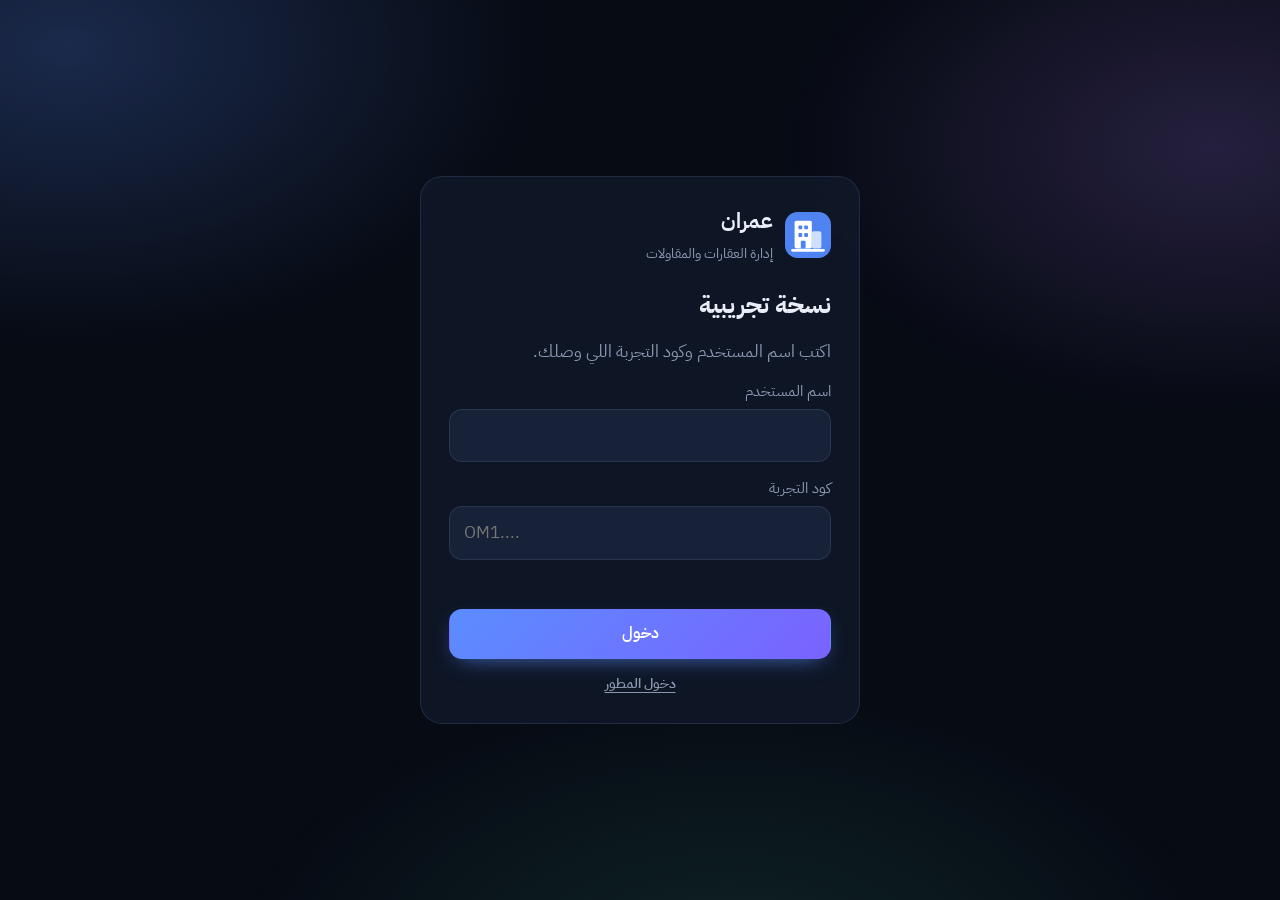
==== commit 8a915983: "نسخة المطور: أكواد تجربة بمدة وقفل دخول Co-Authored-By: Claude Sonnet 5.5 <noreply@anthropic.com> Cl" ====
--- a/index.html
+++ b/index.html
@@ -15,9 +15,11 @@
 <body>
   <div id="shell"><aside id="side" class="noprint"></aside><div id="stage"><div id="app" aria-live="polite"></div></div></div>
   <noscript><p style="padding:24px">البرنامج يحتاج تفعيل JavaScript ليعمل.</p></noscript>
+  <script src="js/config.js"></script>
   <script src="js/icons.js"></script>
   <script src="js/core.js"></script>
   <script src="js/modules.js"></script>
+  <script src="js/license.js"></script>
   <script src="js/views.js"></script>
   <script src="js/app.js"></script>
 </body>
--- a/css/style.css
+++ b/css/style.css
@@ -369,3 +369,18 @@
 .banner { margin: 0 0 18px; }
 .dash { align-items: start; }
 @media (min-width: 1000px) { .iamts { flex-direction: row; align-items: center; justify-content: flex-start; gap: 8px 28px; min-width: 0; flex-wrap: wrap; max-width: 62%; } .iamts .amt { min-width: 110px; } .item { align-items: center; } }
+
+/* شاشة القفل ونسخة المطور */
+#shell.locked { display: block; } .locked #side { display: none; }
+.gate { min-height: 100vh; display: grid; place-items: center; padding: 20px; }
+.gcard { width: min(440px, 100%); padding: 28px; display: grid; gap: 14px; animation: pop .5s var(--ease) both; }
+.gbrand { display: flex; align-items: center; gap: 12px; } .gbrand svg { width: 46px; height: 46px; } .gbrand strong { display: block; font-size: 21px; } .gbrand small { color: var(--mut); }
+.gcard h2 { margin: 6px 0 0; font-size: 24px; } .gcard p { margin: 0; }
+.gcard input { width: 100%; background: var(--card2); border: 1px solid var(--line); border-radius: 13px; padding: 12px 14px; min-height: 48px; }
+.gcard input:focus { outline: none; border-color: var(--blue); }
+.gcard .btn { justify-content: center; min-height: 50px; } .gerr { color: var(--red); min-height: 1.4em; font-size: 15px; } .gdev { justify-self: center; font-size: 14px; color: var(--mut); }
+.trial { color: var(--orange); font-weight: 600; }
+.dvout { margin: 14px 0; padding: 16px; border-radius: 16px; background: var(--card2); border: 1px solid var(--line); display: grid; gap: 8px; } .dvout small { color: var(--mut); }
+.dvout textarea, .dvta { width: 100%; background: var(--bg); border: 1px solid var(--line); border-radius: 12px; padding: 10px; font-family: ui-monospace, Menlo, Consolas, monospace; font-size: 13px; word-break: break-all; resize: none; }
+.dvh { margin: 18px 0 8px; } .dvnote { font-size: 14px; } .dvnote code { direction: ltr; unicode-bidi: embed; }
+.tbl td.ra .lnk + .lnk { margin-inline-start: 14px; }
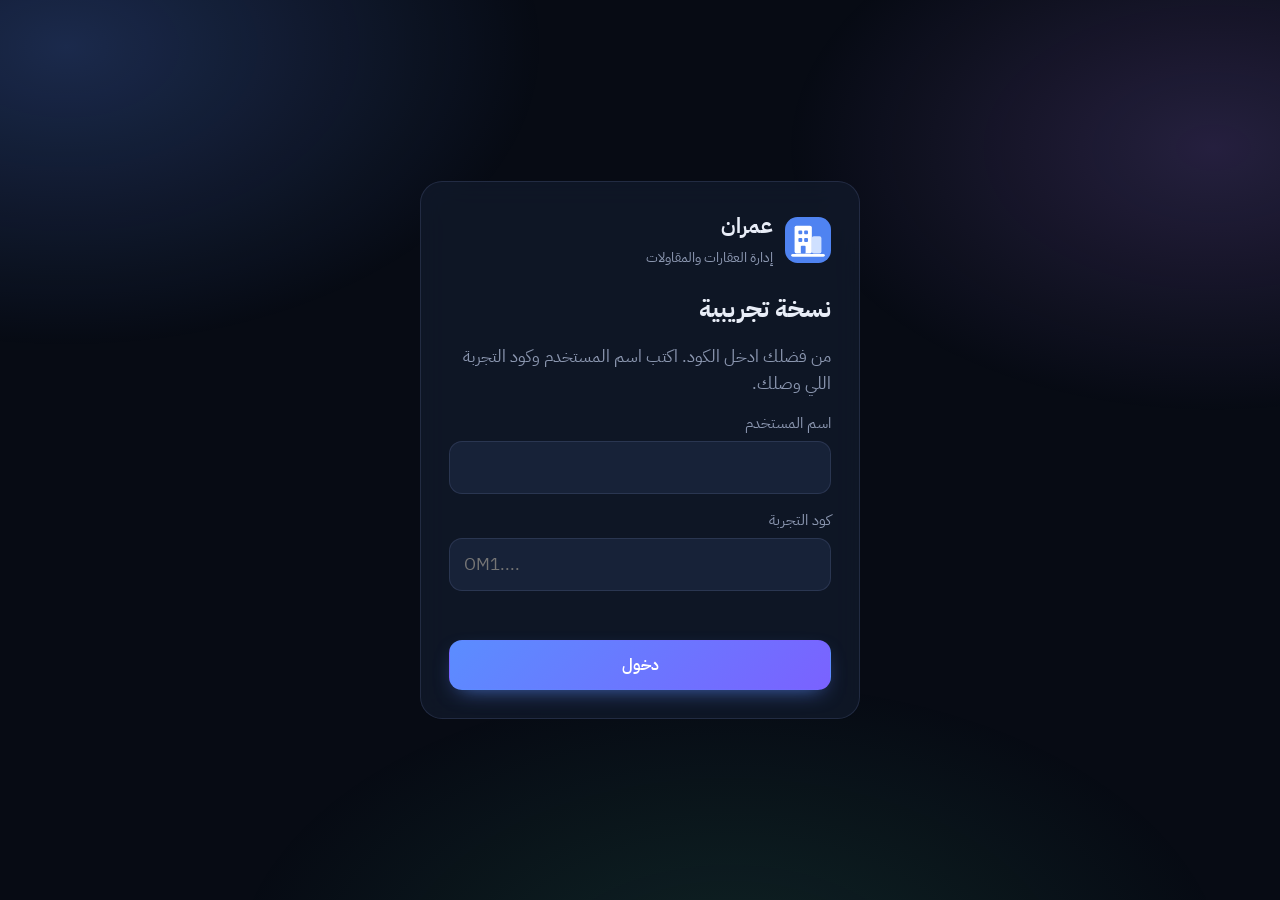
==== commit edf32028: "روابط المطور والعميل في README، ونصوص الدخول، وتحديث الكاش Co-Authored-By: Claude Sonnet 5.5 <norepl" ====
--- a/index.html
+++ b/index.html
@@ -10,17 +10,17 @@
   <link rel="preconnect" href="https://fonts.googleapis.com">
   <link rel="preconnect" href="https://fonts.gstatic.com" crossorigin>
   <link href="https://fonts.googleapis.com/css2?family=IBM+Plex+Sans+Arabic:wght@400;500;600;700&display=swap" rel="stylesheet">
-  <link rel="stylesheet" href="css/style.css">
+  <link rel="stylesheet" href="css/style.css?v=3.3">
 </head>
 <body>
   <div id="shell"><aside id="side" class="noprint"></aside><div id="stage"><div id="app" aria-live="polite"></div></div></div>
   <noscript><p style="padding:24px">البرنامج يحتاج تفعيل JavaScript ليعمل.</p></noscript>
-  <script src="js/config.js"></script>
-  <script src="js/icons.js"></script>
-  <script src="js/core.js"></script>
-  <script src="js/modules.js"></script>
-  <script src="js/license.js"></script>
-  <script src="js/views.js"></script>
-  <script src="js/app.js"></script>
+  <script src="js/config.js?v=3.3"></script>
+  <script src="js/icons.js?v=3.3"></script>
+  <script src="js/core.js?v=3.3"></script>
+  <script src="js/modules.js?v=3.3"></script>
+  <script src="js/license.js?v=3.3"></script>
+  <script src="js/views.js?v=3.3"></script>
+  <script src="js/app.js?v=3.3"></script>
 </body>
 </html>
--- a/css/style.css
+++ b/css/style.css
@@ -384,3 +384,6 @@
 .dvout textarea, .dvta { width: 100%; background: var(--bg); border: 1px solid var(--line); border-radius: 12px; padding: 10px; font-family: ui-monospace, Menlo, Consolas, monospace; font-size: 13px; word-break: break-all; resize: none; }
 .dvh { margin: 18px 0 8px; } .dvnote { font-size: 14px; } .dvnote code { direction: ltr; unicode-bidi: embed; }
 .tbl td.ra .lnk + .lnk { margin-inline-start: 14px; }
+.dvlink { display: grid; gap: 4px; } .dvlink small { color: var(--mut); } .dvlink input { width: 100%; background: var(--bg); border: 1px solid var(--line); border-radius: 12px; padding: 10px; font-size: 13px; }
+.sbi[hidden] { display: none; } .sbx:hover { color: var(--red); border-color: var(--red); }
+.chk { display: flex; align-items: flex-start; gap: 10px; font-size: 14px; color: var(--mut); cursor: pointer; } .chk input { width: 18px !important; min-height: 0 !important; margin-top: 3px; flex: none; }
